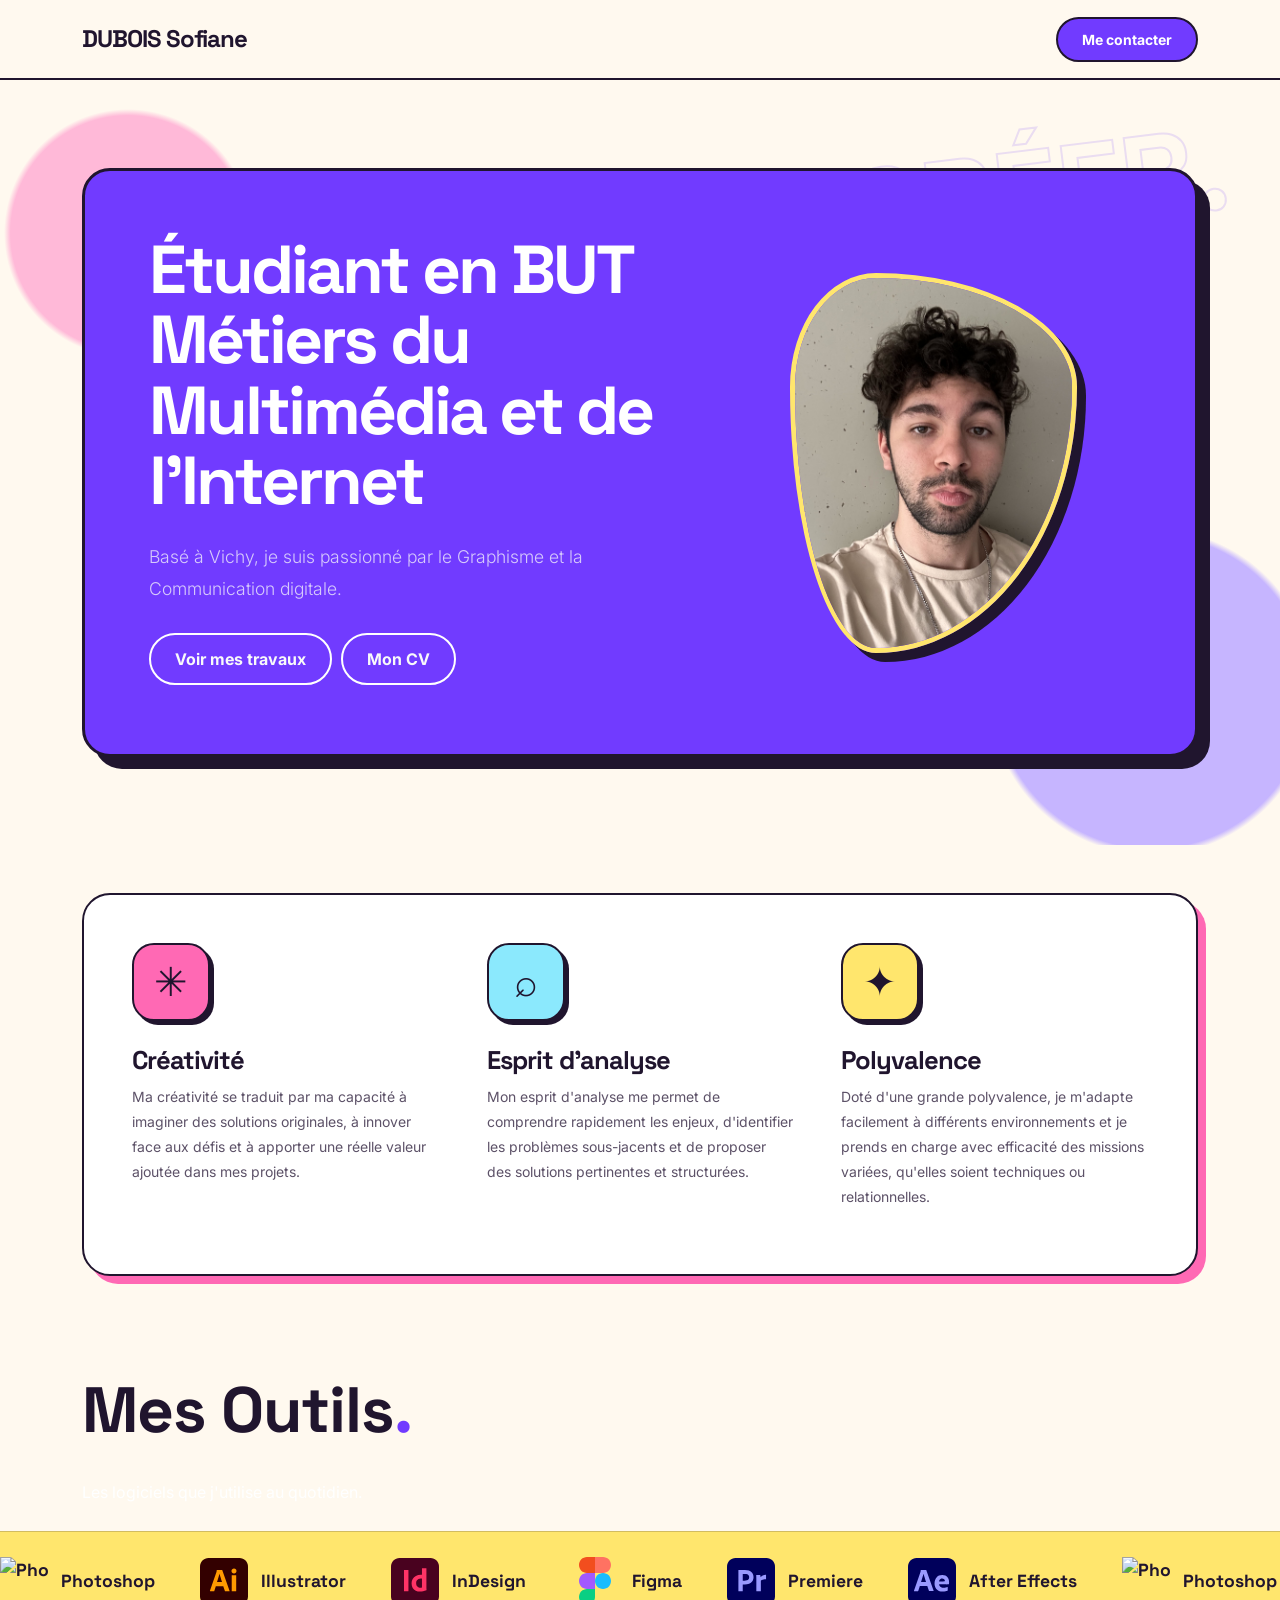
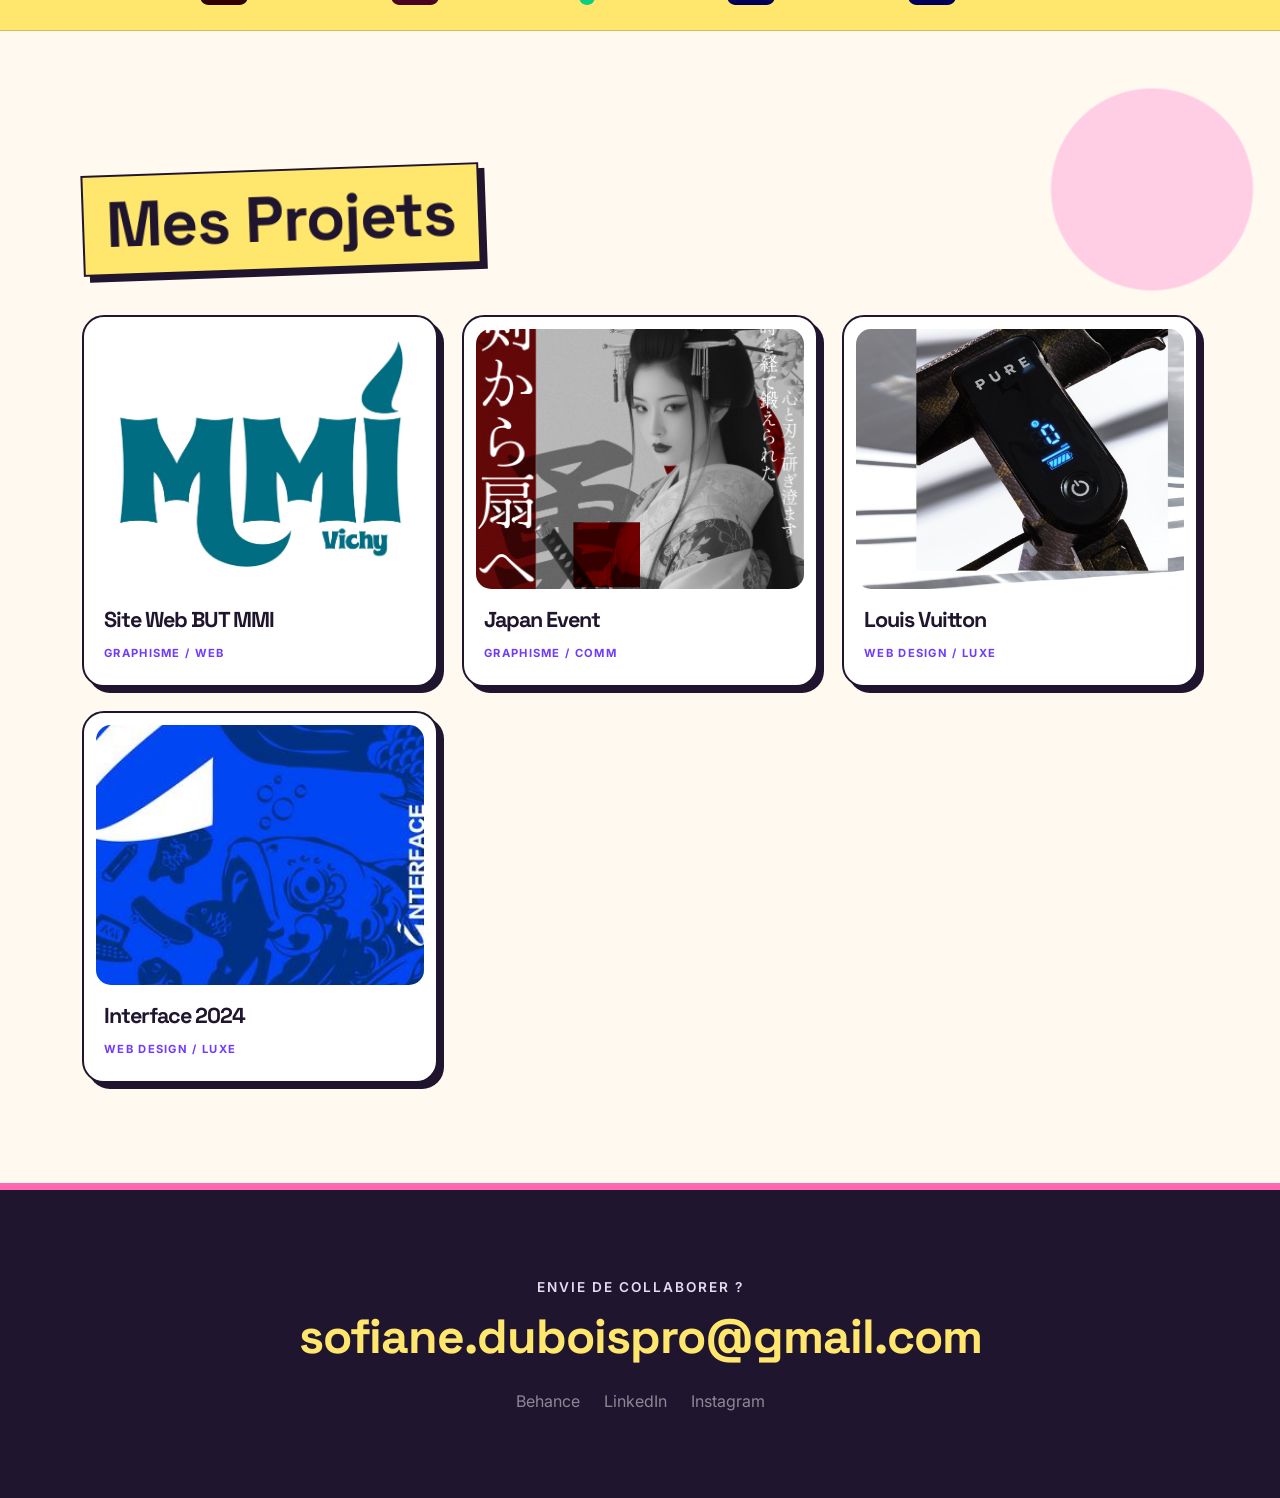
==== index.html @ 01e298e1 "portfolio_rebuild" ====
<!DOCTYPE html>
<html lang="fr">
<head>
    <meta charset="UTF-8">
    <meta name="viewport" content="width=device-width, initial-scale=1.0">
    <title>Sofiane DUBOIS | Graphiste</title>
    <link href="https://cdn.jsdelivr.net/npm/bootstrap@5.3.0/dist/css/bootstrap.min.css" rel="stylesheet">
    <link href="https://fonts.googleapis.com/css2?family=Inter:wght@300;400;700&display=swap" rel="stylesheet">
    <link href="style.css" rel="stylesheet">
</head>
<body>

<nav class="navbar navbar-expand-lg sticky-top py-3">
    <div class="container">
        <a class="navbar-brand" href="#">DUBOIS Sofiane</a>
        <div class="ms-auto">
            <a href="#contact" class="btn btn-light btn-sm rounded-pill px-4">Me contacter</a>
        </div>
    </div>
</nav>

<section class="hero d-flex align-items-center" style="min-height: 85vh;">
    <div class="container">
        <div class="glass-card">
            <div class="row align-items-center">
                <div class="col-lg-7 col-md-12 order-2 order-lg-1">
                    <h1 class="display-3 fw-bold mb-4">Étudiant en BUT Métiers du Multimédia et de l'Internet</h1>
                    <p class="lead mb-4 text-light opacity-75">Basé à Vichy, je suis passionné par le Graphisme et la Communication digitale.</p>
                    <a href="#projets" class="btn btn-outline-light rounded-pill px-4">Voir mes travaux</a>
                    <a href="img/Cv_stage_DUBOIS.pdf" class="btn btn-outline-light rounded-pill px-4">Mon CV</a>
                </div>
                
                <div class="col-lg-5 col-md-12 order-1 order-lg-2 text-center mb-5 mb-lg-0">
                    <img src="img/IMG_0672.jpg" alt="Portrait" class="img-fluid shadow-lg" 
                         style="border-radius: 30% 70% 70% 30% / 30% 30% 70% 70%; max-height: 380px; object-fit: cover; border: 2px solid rgba(255,255,255,0.1);">
                </div>
            </div>
        </div>
    </div>
</section>
<section class="py-5">
    <div class="container">
        <div class="glass-card p-5">
            <div class="row g-5">
                <div class="col-md-4">
                    <div class="skill-icon mb-4">
                        <img src="#" alt="Créativité">
                    </div>
                    <h3 class="fw-bold h4">Créativité</h3>
                    <p class="text-white-50 small">
                        Ma créativité se traduit par ma capacité à imaginer des solutions originales, à innover face aux défis et à apporter une réelle valeur ajoutée dans mes projets.
                    </p>
                </div>

                <div class="col-md-4">
                    <div class="skill-icon mb-4">
                        <img src="#" alt="Analyse">
                    </div>
                    <h3 class="fw-bold h4">Esprit d'analyse</h3>
                    <p class="text-white-50 small">
                        Mon esprit d'analyse me permet de comprendre rapidement les enjeux, d'identifier les problèmes sous-jacents et de proposer des solutions pertinentes et structurées.
                    </p>
                </div>

                <div class="col-md-4">
                    <div class="skill-icon mb-4">
                        <img src="#" alt="Polyvalence">
                    </div>
                    <h3 class="fw-bold h4">Polyvalence</h3>
                    <p class="text-white-50 small">
                        Doté d'une grande polyvalence, je m'adapte facilement à différents environnements et je prends en charge avec efficacité des missions variées, qu'elles soient techniques ou relationnelles.
                    </p>
                </div>
            </div>
        </div>
    </div>
</section>

<section class="py-5 overflow-hidden">
    <div class="container mb-4">
        <h2 class="fw-bold">Mes Outils</h2>
        <p class="mb-2 text-white">Les logiciels que j'utilise au quotidien.</p>
    </div>
    <div class="software-slider border-top border-bottom border-secondary border-opacity-10">
        <div class="software-track">
            <div class="slide"><img src="https://cdn.worldvectorlogo.com/logos/adobe-photoshop-2.svg" alt="Photoshop"><span>Photoshop</span></div>
            <div class="slide"><img src="img/adobe-illustrator-cc-3.svg" alt="Illustrator"><span>Illustrator</span></div>
            <div class="slide"><img src="img/adobe-indesign-cc-icon.svg" alt="InDesign"><span>InDesign</span></div>
            <div class="slide"><img src="img/figma-icon.svg" alt="Figma"><span>Figma</span></div>
            <div class="slide"><img src="img/premiere-pro-cc.svg" alt="Premiere"><span>Premiere</span></div>
            <div class="slide"><img src="img/after-effects-1.svg" alt="After Effects"><span>After Effects</span></div>
             <div class="slide"><img src="https://cdn.worldvectorlogo.com/logos/adobe-photoshop-2.svg" alt="Photoshop"><span>Photoshop</span></div>
            <div class="slide"><img src="img/adobe-illustrator-cc-3.svg" alt="Illustrator"><span>Illustrator</span></div>
            <div class="slide"><img src="img/adobe-indesign-cc-icon.svg" alt="InDesign"><span>InDesign</span></div>
            <div class="slide"><img src="img/figma-icon.svg" alt="Figma"><span>Figma</span></div>
            <div class="slide"><img src="img/premiere-pro-cc.svg" alt="Premiere"><span>Premiere</span></div>
            <div class="slide"><img src="img/after-effects-1.svg" alt="After Effects"><span>After Effects</span></div>
        </div>
    </div>
</section>

<section id="projets" class="py-5">
    <div class="container">
        <h2 class="fw-bold mb-5">Mes Projets</h2>
        <div class="row g-4">
            <div class="col-md-6 col-lg-4">
                <a href="projetSiteMmi.html" class="text-decoration-none text-white">
                    <div class="portfolio-item">
                        <div class="img-wrapper mb-3">
                            <img src="img/logo_MMI3-01.jpg" alt="Site Web BUT MMI">
                        </div>
                        <h5 class="fw-bold">Site Web BUT MMI</h5>
                        <p class="small text-uppercase text-white">Graphisme / Web</p>
                    </div>
                </a>
            </div>
            <div class="col-md-6 col-lg-4">
                <a href="projetJapanEvent.html" class="text-decoration-none text-white">
                    <div class="portfolio-item">
                        <div class="img-wrapper mb-3">
                            <img src="img/geisha_affiche.jpg" alt="Japan Event">
                        </div>
                        <h5 class="fw-bold">Japan Event</h5>
                        <p class="small text-uppercase text-white">Graphisme / Comm</p>
                    </div>
                </a>
            </div>
            <div class="col-md-6 col-lg-4">
                <a href="projetLouisV.html" class="text-decoration-none text-white">
                    <div class="portfolio-item">
                        <div class="img-wrapper mb-3">
                            <img src="img/visu-7.jpg" alt="Louis Vuitton">
                        </div>
                        <h5 class="fw-bold">Louis Vuitton</h5>
                        <p class="small text-uppercase text-white">Web Design / Luxe</p>
                    </div>
                </a>
            </div>
            <div class="col-md-6 col-lg-4">
                <a href="projetInterface.html" class="text-decoration-none text-white">
                    <div class="portfolio-item">
                        <div class="img-wrapper mb-3">
                            <img src="img/large.jpg" alt="Louis Vuitton">
                        </div>
                        <h5 class="fw-bold">Interface 2024</h5>
                        <p class="small text-uppercase text-white">Web Design / Luxe</p>
                    </div>
                </a>
            </div>
        </div>
    </div>
</section>

<footer id="contact">
    <div class="container text-center">
        <p class="mb-2 text-white">Envie de collaborer ?</p>
        <h3 class="fw-bold mb-4">sofiane.duboispro@gmail.com</h3>
        <div class="d-flex justify-content-center gap-4">
            <a href="#" class="text-light text-decoration-none opacity-50">Behance</a>
            <a href="#" class="text-light text-decoration-none opacity-50">LinkedIn</a>
            <a href="#" class="text-light text-decoration-none opacity-50">Instagram</a>
        </div>
    </div>
</footer>

<script src="https://cdn.jsdelivr.net/npm/bootstrap@5.3.0/dist/js/bootstrap.bundle.min.js"></script>
</body>
</html>
---- style.css ----
/* ========================================
   PORTFOLIO SOFIANE DUBOIS — POP DESIGN
   ======================================== */

@import url('https://fonts.googleapis.com/css2?family=Space+Grotesk:wght@400;500;600;700&family=Inter:wght@400;500;600;700&display=swap');

:root {
    --bg: #fff9ef;
    --ink: #20152e;
    --purple: #713bff;
    --pink: #ff69b4;
    --yellow: #ffe66d;
    --blue: #8be9fd;
    --white: #ffffff;
    --radius: 28px;
}

html {
    scroll-behavior: smooth;
    scroll-padding-top: 100px;
}

body {
    font-family: 'Inter', sans-serif;
    background: var(--bg);
    color: var(--ink);
    overflow-x: hidden;
}

h1, h2, h3, h4, h5, .navbar-brand {
    font-family: 'Space Grotesk', sans-serif;
    letter-spacing: -1px;
}

h2 {
    font-size: clamp(2.2rem, 5vw, 4rem);
    font-weight: 700;
    margin-bottom: 30px;
}

h2::after {
    content: '.';
    color: var(--purple);
}

p {
    line-height: 1.8;
}

/* ========================================
   NAVIGATION
   ======================================== */

.navbar {
    background: rgba(255, 249, 239, 0.92);
    backdrop-filter: blur(16px);
    border-bottom: 2px solid var(--ink);
    z-index: 1000;
}

.navbar-brand {
    color: var(--ink);
    font-size: 1.5rem;
    font-weight: 700;
}

.navbar-brand:hover {
    color: var(--purple);
}

.navbar .btn {
    background: var(--purple);
    color: white;
    border: 2px solid var(--ink);
    font-weight: 700;
    padding: 10px 22px;
    transition: 0.25s ease;
}

.navbar .btn:hover {
    background: var(--yellow);
    color: var(--ink);
    transform: rotate(-3deg) scale(1.05);
}

/* ========================================
   HERO
   ======================================== */

.hero {
    position: relative;
    padding: 65px 0;
    background:
        radial-gradient(circle at 10% 20%, #ffb9d8 0 9%, transparent 9.5%),
        radial-gradient(circle at 90% 80%, #c6b5ff 0 12%, transparent 12.5%),
        var(--bg);
}

.hero::before {
    content: 'CRÉER.';
    position: absolute;
    top: 25px;
    right: 4%;
    font-family: 'Space Grotesk', sans-serif;
    font-size: clamp(3rem, 9vw, 8rem);
    font-weight: 700;
    color: transparent;
    -webkit-text-stroke: 2px rgba(113, 59, 255, 0.15);
    pointer-events: none;
    transform: rotate(-7deg);
}

.glass-card {
    position: relative;
    padding: clamp(25px, 5vw, 65px);
    background: var(--purple);
    color: white;
    border: 3px solid var(--ink);
    border-radius: var(--radius);
    box-shadow: 12px 12px 0 var(--ink);
    overflow: hidden;
    animation: appear 0.8s ease both;
}

.glass-card .display-3 {
    font-size: clamp(2.5rem, 5.3vw, 4.8rem);
    line-height: 1.04;
    letter-spacing: -3px;
}

.glass-card .lead {
    font-size: 1.1rem;
    line-height: 1.8;
}

.glass-card .btn {
    padding: 12px 22px;
    font-weight: 700;
    border: 2px solid white;
    margin: 5px 5px 5px 0;
    transition: 0.25s ease;
}

.glass-card .btn:hover {
    background: var(--yellow);
    color: var(--ink);
    border-color: var(--ink);
    transform: translateY(-4px) rotate(-2deg);
}

.hero .glass-card img {
    border: 5px solid var(--yellow) !important;
    box-shadow: 9px 9px 0 var(--ink) !important;
    transition: transform 0.4s ease;
}

.hero .glass-card img:hover {
    transform: rotate(4deg) scale(1.03);
}

/* ========================================
   COMPÉTENCES
   ======================================== */

section.py-5 .glass-card {
    background: var(--white);
    color: var(--ink);
    border: 2px solid var(--ink);
    box-shadow: 8px 8px 0 var(--pink);
}

section.py-5 .glass-card .text-white-50 {
    color: #5d5268 !important;
}

.skill-icon {
    width: 78px;
    height: 78px;
    display: flex;
    align-items: center;
    justify-content: center;
    border: 2px solid var(--ink);
    border-radius: 22px;
    background: var(--yellow);
    box-shadow: 4px 4px 0 var(--ink);
    transition: 0.3s ease;
}

/* Masque les images provisoires avec src="#" */
.skill-icon img {
    display: none;
}

.skill-icon::before {
    font-size: 2.5rem;
    line-height: 1;
}

.row.g-5 > div:nth-child(1) .skill-icon {
    background: var(--pink);
}

.row.g-5 > div:nth-child(1) .skill-icon::before {
    content: '✳';
}

.row.g-5 > div:nth-child(2) .skill-icon {
    background: var(--blue);
}

.row.g-5 > div:nth-child(2) .skill-icon::before {
    content: '⌕';
}

.row.g-5 > div:nth-child(3) .skill-icon {
    background: var(--yellow);
}

.row.g-5 > div:nth-child(3) .skill-icon::before {
    content: '✦';
}

.row.g-5 > div:hover .skill-icon {
    transform: rotate(-8deg) translateY(-5px);
}

section.py-5 .glass-card h3 {
    font-size: 1.6rem;
}

/* ========================================
   LOGICIELS — BANDEAU ANIMÉ
   ======================================== */

.software-slider {
    overflow: hidden;
    padding: 25px 0;
    border-color: rgba(32, 21, 46, 0.2) !important;
    background: var(--yellow);
}

.software-track {
    display: flex;
    width: max-content;
    align-items: center;
    gap: 45px;
    animation: marquee 28s linear infinite;
}

.software-slider:hover .software-track {
    animation-play-state: paused;
}

.slide {
    display: flex;
    align-items: center;
    gap: 13px;
    color: var(--ink);
    font-family: 'Space Grotesk', sans-serif;
    font-size: 1.1rem;
    font-weight: 700;
    white-space: nowrap;
}

.slide img {
    width: 48px;
    height: 48px;
    object-fit: contain;
    transition: transform 0.3s ease;
}

.slide:hover img {
    transform: scale(1.15) rotate(-8deg);
}

/* ========================================
   PROJETS
   ======================================== */

#projets {
    padding-top: 90px !important;
    padding-bottom: 100px !important;
    background:
        radial-gradient(circle at 90% 10%, #ffcee5 0 100px, transparent 102px),
        var(--bg);
}

#projets h2 {
    display: inline-block;
    background: var(--yellow);
    padding: 10px 22px;
    border: 2px solid var(--ink);
    box-shadow: 6px 6px 0 var(--ink);
    transform: rotate(-2deg);
    margin-bottom: 45px !important;
}

#projets h2::after {
    content: '';
}

.portfolio-item {
    height: 100%;
    padding: 12px 12px 22px;
    background: white;
    border: 2px solid var(--ink);
    border-radius: 22px;
    box-shadow: 6px 6px 0 var(--ink);
    transition:
        transform 0.3s ease,
        box-shadow 0.3s ease;
}

.portfolio-item:hover {
    transform: translateY(-8px) rotate(-1deg);
    box-shadow: 11px 11px 0 var(--purple);
}

.img-wrapper {
    width: 100%;
    height: 260px;
    overflow: hidden;
    border-radius: 15px;
    background: #eee7ff;
}

.img-wrapper img {
    width: 100%;
    height: 100%;
    object-fit: cover;
    transition: transform 0.5s ease;
}

.portfolio-item:hover .img-wrapper img {
    transform: scale(1.07);
}

.portfolio-item h5 {
    color: var(--ink);
    font-size: 1.35rem;
    margin: 18px 8px 6px;
}

.portfolio-item p {
    display: inline-block;
    color: var(--purple) !important;
    font-weight: 700;
    font-size: 0.7rem;
    letter-spacing: 1.3px;
    margin: 0 8px;
}

/* ========================================
   CONTACT
   ======================================== */

footer {
    padding: 85px 0;
    background: var(--ink);
    color: white;
    border-top: 7px solid var(--pink);
}

footer h3 {
    font-size: clamp(1.5rem, 4vw, 3rem);
    color: var(--yellow);
    overflow-wrap: anywhere;
}

footer .container > p {
    color: #e5dcef !important;
    font-weight: 600;
    text-transform: uppercase;
    letter-spacing: 2px;
    font-size: 0.85rem;
}

footer a {
    color: white !important;
    opacity: 1 !important;
    transition: color 0.2s ease;
}

footer a:hover {
    color: var(--pink) !important;
}

/* ========================================
   ANIMATIONS
   ======================================== */

@keyframes marquee {
    from {
        transform: translateX(0);
    }
    to {
        transform: translateX(-50%);
    }
}

@keyframes appear {
    from {
        opacity: 0;
        transform: translateY(20px);
    }
    to {
        opacity: 1;
        transform: translateY(0);
    }
}

/* ========================================
   RESPONSIVE
   ======================================== */

@media (max-width: 767px) {
    .hero {
        padding: 35px 0;
    }

    .hero::before {
        top: 0;
        right: 2%;
    }

    .glass-card {
        padding: 28px 22px;
        box-shadow: 6px 6px 0 var(--ink);
    }

    .glass-card .display-3 {
        letter-spacing: -1.5px;
    }

    .hero .glass-card img {
        max-height: 280px !important;
    }

    section.py-5 .glass-card {
        padding: 28px !important;
    }

    #projets {
        padding-top: 55px !important;
        padding-bottom: 60px !important;
    }

    .img-wrapper {
        height: 230px;
    }

    footer {
        padding: 60px 15px;
    }

    .software-track {
        gap: 28px;
    }
}

@media (prefers-reduced-motion: reduce) {
    *,
    *::before,
    *::after {
        scroll-behavior: auto !important;
        animation-duration: 0.01ms !important;
        animation-iteration-count: 1 !important;
        transition-duration: 0.01ms !important;
    }
}
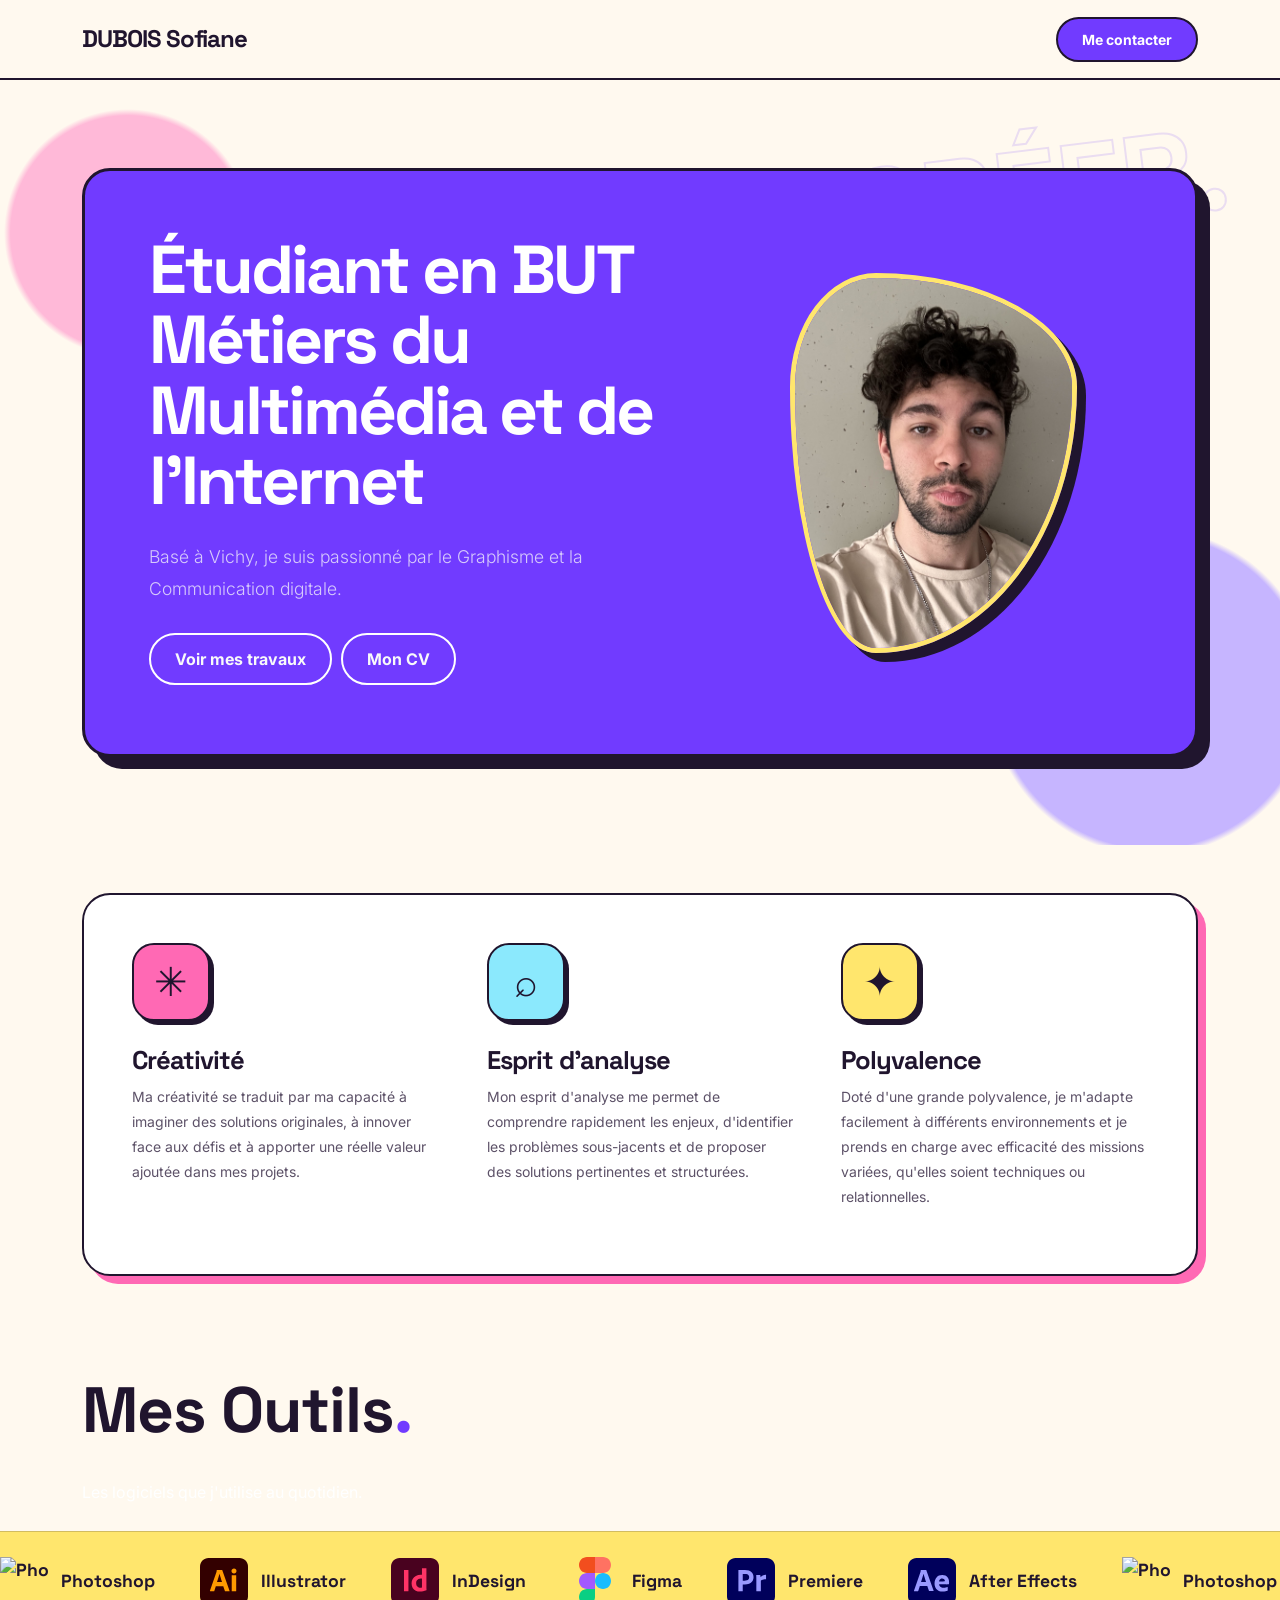
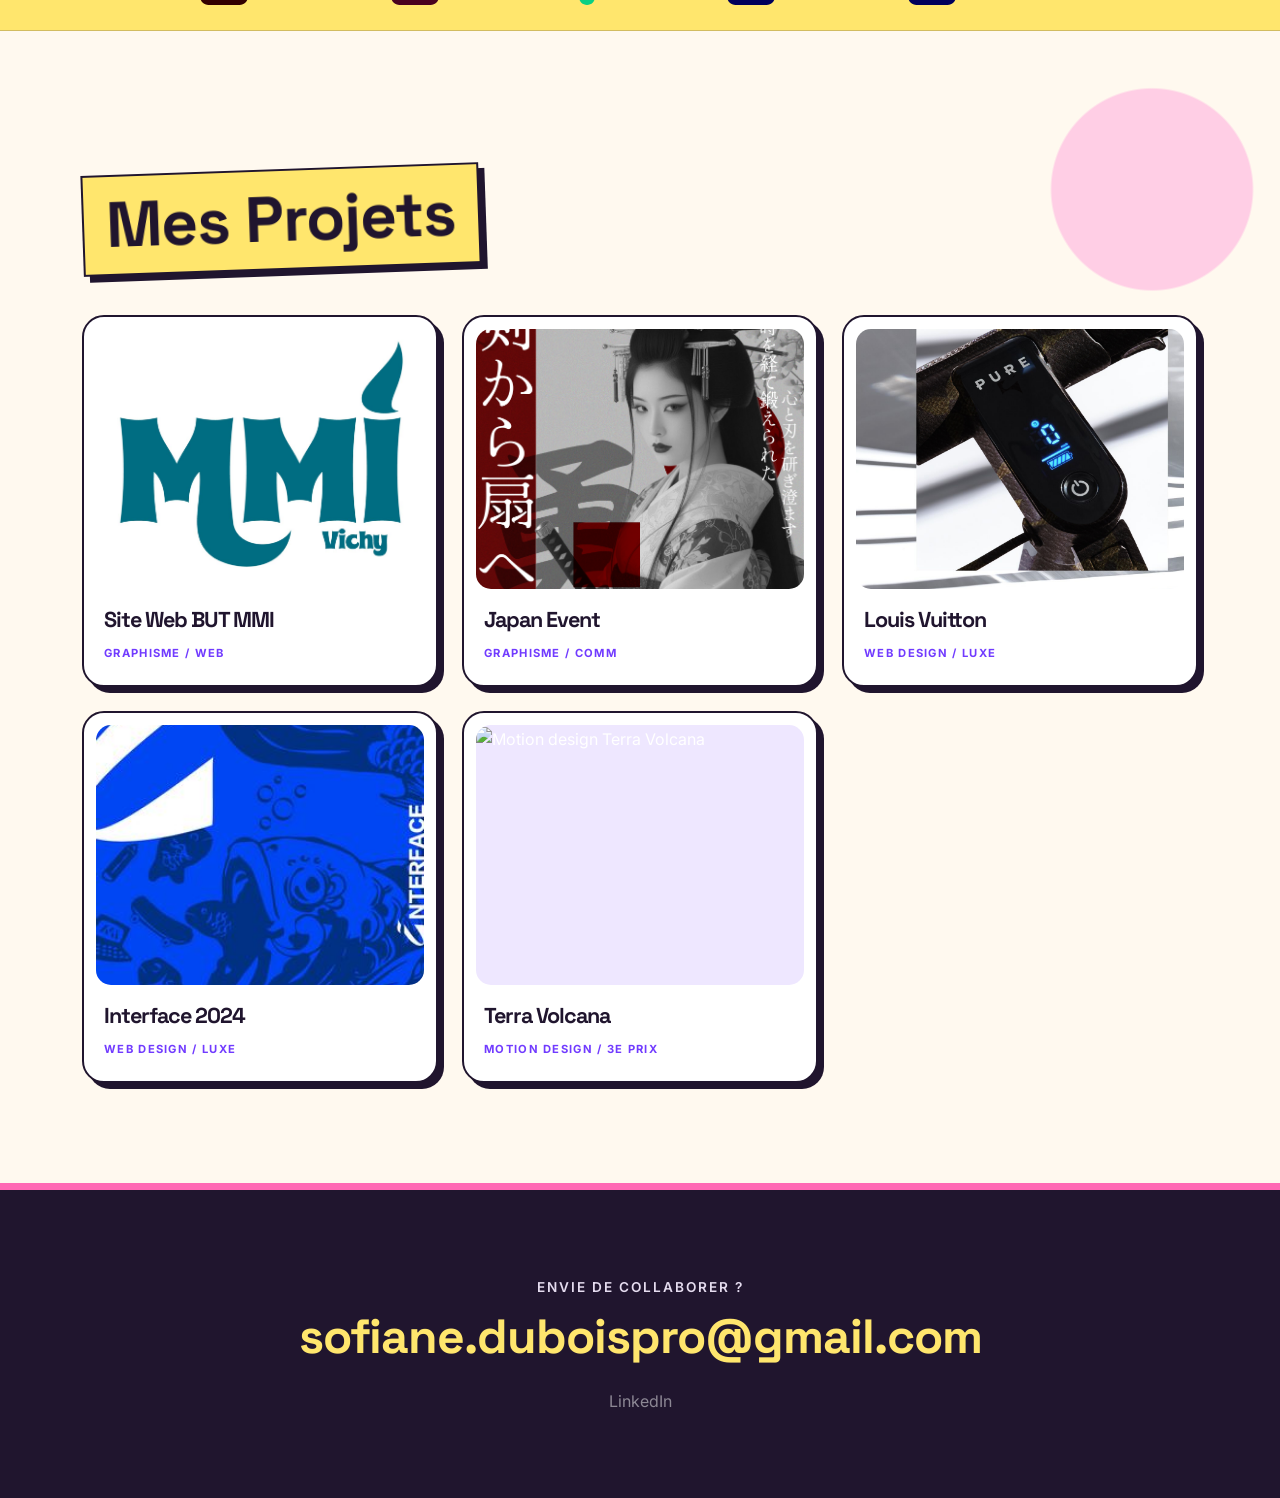
==== commit 6f2f57d9: "up2" ====
--- a/index.html
+++ b/index.html
@@ -1,5 +1,6 @@
 <!DOCTYPE html>
 <html lang="fr">
+
 <head>
     <meta charset="UTF-8">
     <meta name="viewport" content="width=device-width, initial-scale=1.0">
@@ -8,161 +9,186 @@
     <link href="https://fonts.googleapis.com/css2?family=Inter:wght@300;400;700&display=swap" rel="stylesheet">
     <link href="style.css" rel="stylesheet">
 </head>
+
 <body>
 
-<nav class="navbar navbar-expand-lg sticky-top py-3">
-    <div class="container">
-        <a class="navbar-brand" href="#">DUBOIS Sofiane</a>
-        <div class="ms-auto">
-            <a href="#contact" class="btn btn-light btn-sm rounded-pill px-4">Me contacter</a>
+    <nav class="navbar navbar-expand-lg sticky-top py-3">
+        <div class="container">
+            <a class="navbar-brand" href="#">DUBOIS Sofiane</a>
+            <div class="ms-auto">
+                <a href="#contact" class="btn btn-light btn-sm rounded-pill px-4">Me contacter</a>
+            </div>
         </div>
-    </div>
-</nav>
+    </nav>
 
-<section class="hero d-flex align-items-center" style="min-height: 85vh;">
-    <div class="container">
-        <div class="glass-card">
-            <div class="row align-items-center">
-                <div class="col-lg-7 col-md-12 order-2 order-lg-1">
-                    <h1 class="display-3 fw-bold mb-4">Étudiant en BUT Métiers du Multimédia et de l'Internet</h1>
-                    <p class="lead mb-4 text-light opacity-75">Basé à Vichy, je suis passionné par le Graphisme et la Communication digitale.</p>
-                    <a href="#projets" class="btn btn-outline-light rounded-pill px-4">Voir mes travaux</a>
-                    <a href="img/Cv_stage_DUBOIS.pdf" class="btn btn-outline-light rounded-pill px-4">Mon CV</a>
-                </div>
-                
-                <div class="col-lg-5 col-md-12 order-1 order-lg-2 text-center mb-5 mb-lg-0">
-                    <img src="img/IMG_0672.jpg" alt="Portrait" class="img-fluid shadow-lg" 
-                         style="border-radius: 30% 70% 70% 30% / 30% 30% 70% 70%; max-height: 380px; object-fit: cover; border: 2px solid rgba(255,255,255,0.1);">
+    <section class="hero d-flex align-items-center" style="min-height: 85vh;">
+        <div class="container">
+            <div class="glass-card">
+                <div class="row align-items-center">
+                    <div class="col-lg-7 col-md-12 order-2 order-lg-1">
+                        <h1 class="display-3 fw-bold mb-4">Étudiant en BUT Métiers du Multimédia et de l'Internet</h1>
+                        <p class="lead mb-4 text-light opacity-75">Basé à Vichy, je suis passionné par le Graphisme et
+                            la Communication digitale.</p>
+                        <a href="#projets" class="btn btn-outline-light rounded-pill px-4">Voir mes travaux</a>
+                        <a href="img/CV_Sofiane.pdf" class="btn btn-outline-light rounded-pill px-4">Mon CV</a>
+                    </div>
+
+                    <div class="col-lg-5 col-md-12 order-1 order-lg-2 text-center mb-5 mb-lg-0">
+                        <img src="img/IMG_0672.jpg" alt="Portrait" class="img-fluid shadow-lg"
+                            style="border-radius: 30% 70% 70% 30% / 30% 30% 70% 70%; max-height: 380px; object-fit: cover; border: 2px solid rgba(255,255,255,0.1);">
+                    </div>
                 </div>
             </div>
         </div>
-    </div>
-</section>
-<section class="py-5">
-    <div class="container">
-        <div class="glass-card p-5">
-            <div class="row g-5">
-                <div class="col-md-4">
-                    <div class="skill-icon mb-4">
-                        <img src="#" alt="Créativité">
+    </section>
+    <section class="py-5">
+        <div class="container">
+            <div class="glass-card p-5">
+                <div class="row g-5">
+                    <div class="col-md-4">
+                        <div class="skill-icon mb-4">
+                            <img src="#" alt="Créativité">
+                        </div>
+                        <h3 class="fw-bold h4">Créativité</h3>
+                        <p class="text-white-50 small">
+                            Ma créativité se traduit par ma capacité à imaginer des solutions originales, à innover face
+                            aux défis et à apporter une réelle valeur ajoutée dans mes projets.
+                        </p>
                     </div>
-                    <h3 class="fw-bold h4">Créativité</h3>
-                    <p class="text-white-50 small">
-                        Ma créativité se traduit par ma capacité à imaginer des solutions originales, à innover face aux défis et à apporter une réelle valeur ajoutée dans mes projets.
-                    </p>
-                </div>
 
-                <div class="col-md-4">
-                    <div class="skill-icon mb-4">
-                        <img src="#" alt="Analyse">
+                    <div class="col-md-4">
+                        <div class="skill-icon mb-4">
+                            <img src="#" alt="Analyse">
+                        </div>
+                        <h3 class="fw-bold h4">Esprit d'analyse</h3>
+                        <p class="text-white-50 small">
+                            Mon esprit d'analyse me permet de comprendre rapidement les enjeux, d'identifier les
+                            problèmes sous-jacents et de proposer des solutions pertinentes et structurées.
+                        </p>
                     </div>
-                    <h3 class="fw-bold h4">Esprit d'analyse</h3>
-                    <p class="text-white-50 small">
-                        Mon esprit d'analyse me permet de comprendre rapidement les enjeux, d'identifier les problèmes sous-jacents et de proposer des solutions pertinentes et structurées.
-                    </p>
-                </div>
 
-                <div class="col-md-4">
-                    <div class="skill-icon mb-4">
-                        <img src="#" alt="Polyvalence">
+                    <div class="col-md-4">
+                        <div class="skill-icon mb-4">
+                            <img src="#" alt="Polyvalence">
+                        </div>
+                        <h3 class="fw-bold h4">Polyvalence</h3>
+                        <p class="text-white-50 small">
+                            Doté d'une grande polyvalence, je m'adapte facilement à différents environnements et je
+                            prends en charge avec efficacité des missions variées, qu'elles soient techniques ou
+                            relationnelles.
+                        </p>
                     </div>
-                    <h3 class="fw-bold h4">Polyvalence</h3>
-                    <p class="text-white-50 small">
-                        Doté d'une grande polyvalence, je m'adapte facilement à différents environnements et je prends en charge avec efficacité des missions variées, qu'elles soient techniques ou relationnelles.
-                    </p>
                 </div>
             </div>
         </div>
-    </div>
-</section>
+    </section>
 
-<section class="py-5 overflow-hidden">
-    <div class="container mb-4">
-        <h2 class="fw-bold">Mes Outils</h2>
-        <p class="mb-2 text-white">Les logiciels que j'utilise au quotidien.</p>
-    </div>
-    <div class="software-slider border-top border-bottom border-secondary border-opacity-10">
-        <div class="software-track">
-            <div class="slide"><img src="https://cdn.worldvectorlogo.com/logos/adobe-photoshop-2.svg" alt="Photoshop"><span>Photoshop</span></div>
-            <div class="slide"><img src="img/adobe-illustrator-cc-3.svg" alt="Illustrator"><span>Illustrator</span></div>
-            <div class="slide"><img src="img/adobe-indesign-cc-icon.svg" alt="InDesign"><span>InDesign</span></div>
-            <div class="slide"><img src="img/figma-icon.svg" alt="Figma"><span>Figma</span></div>
-            <div class="slide"><img src="img/premiere-pro-cc.svg" alt="Premiere"><span>Premiere</span></div>
-            <div class="slide"><img src="img/after-effects-1.svg" alt="After Effects"><span>After Effects</span></div>
-             <div class="slide"><img src="https://cdn.worldvectorlogo.com/logos/adobe-photoshop-2.svg" alt="Photoshop"><span>Photoshop</span></div>
-            <div class="slide"><img src="img/adobe-illustrator-cc-3.svg" alt="Illustrator"><span>Illustrator</span></div>
-            <div class="slide"><img src="img/adobe-indesign-cc-icon.svg" alt="InDesign"><span>InDesign</span></div>
-            <div class="slide"><img src="img/figma-icon.svg" alt="Figma"><span>Figma</span></div>
-            <div class="slide"><img src="img/premiere-pro-cc.svg" alt="Premiere"><span>Premiere</span></div>
-            <div class="slide"><img src="img/after-effects-1.svg" alt="After Effects"><span>After Effects</span></div>
+    <section class="py-5 overflow-hidden">
+        <div class="container mb-4">
+            <h2 class="fw-bold">Mes Outils</h2>
+            <p class="mb-2 text-white">Les logiciels que j'utilise au quotidien.</p>
         </div>
-    </div>
-</section>
-
-<section id="projets" class="py-5">
-    <div class="container">
-        <h2 class="fw-bold mb-5">Mes Projets</h2>
-        <div class="row g-4">
-            <div class="col-md-6 col-lg-4">
-                <a href="projetSiteMmi.html" class="text-decoration-none text-white">
-                    <div class="portfolio-item">
-                        <div class="img-wrapper mb-3">
-                            <img src="img/logo_MMI3-01.jpg" alt="Site Web BUT MMI">
-                        </div>
-                        <h5 class="fw-bold">Site Web BUT MMI</h5>
-                        <p class="small text-uppercase text-white">Graphisme / Web</p>
-                    </div>
-                </a>
-            </div>
-            <div class="col-md-6 col-lg-4">
-                <a href="projetJapanEvent.html" class="text-decoration-none text-white">
-                    <div class="portfolio-item">
-                        <div class="img-wrapper mb-3">
-                            <img src="img/geisha_affiche.jpg" alt="Japan Event">
-                        </div>
-                        <h5 class="fw-bold">Japan Event</h5>
-                        <p class="small text-uppercase text-white">Graphisme / Comm</p>
-                    </div>
-                </a>
-            </div>
-            <div class="col-md-6 col-lg-4">
-                <a href="projetLouisV.html" class="text-decoration-none text-white">
-                    <div class="portfolio-item">
-                        <div class="img-wrapper mb-3">
-                            <img src="img/visu-7.jpg" alt="Louis Vuitton">
-                        </div>
-                        <h5 class="fw-bold">Louis Vuitton</h5>
-                        <p class="small text-uppercase text-white">Web Design / Luxe</p>
-                    </div>
-                </a>
-            </div>
-            <div class="col-md-6 col-lg-4">
-                <a href="projetInterface.html" class="text-decoration-none text-white">
-                    <div class="portfolio-item">
-                        <div class="img-wrapper mb-3">
-                            <img src="img/large.jpg" alt="Louis Vuitton">
-                        </div>
-                        <h5 class="fw-bold">Interface 2024</h5>
-                        <p class="small text-uppercase text-white">Web Design / Luxe</p>
-                    </div>
-                </a>
+        <div class="software-slider border-top border-bottom border-secondary border-opacity-10">
+            <div class="software-track">
+                <div class="slide"><img src="https://cdn.worldvectorlogo.com/logos/adobe-photoshop-2.svg"
+                        alt="Photoshop"><span>Photoshop</span></div>
+                <div class="slide"><img src="img/adobe-illustrator-cc-3.svg" alt="Illustrator"><span>Illustrator</span>
+                </div>
+                <div class="slide"><img src="img/adobe-indesign-cc-icon.svg" alt="InDesign"><span>InDesign</span></div>
+                <div class="slide"><img src="img/figma-icon.svg" alt="Figma"><span>Figma</span></div>
+                <div class="slide"><img src="img/premiere-pro-cc.svg" alt="Premiere"><span>Premiere</span></div>
+                <div class="slide"><img src="img/after-effects-1.svg" alt="After Effects"><span>After Effects</span>
+                </div>
+                <div class="slide"><img src="https://cdn.worldvectorlogo.com/logos/adobe-photoshop-2.svg"
+                        alt="Photoshop"><span>Photoshop</span></div>
+                <div class="slide"><img src="img/adobe-illustrator-cc-3.svg" alt="Illustrator"><span>Illustrator</span>
+                </div>
+                <div class="slide"><img src="img/adobe-indesign-cc-icon.svg" alt="InDesign"><span>InDesign</span></div>
+                <div class="slide"><img src="img/figma-icon.svg" alt="Figma"><span>Figma</span></div>
+                <div class="slide"><img src="img/premiere-pro-cc.svg" alt="Premiere"><span>Premiere</span></div>
+                <div class="slide"><img src="img/after-effects-1.svg" alt="After Effects"><span>After Effects</span>
+                </div>
             </div>
         </div>
-    </div>
-</section>
+    </section>
 
-<footer id="contact">
-    <div class="container text-center">
-        <p class="mb-2 text-white">Envie de collaborer ?</p>
-        <h3 class="fw-bold mb-4">sofiane.duboispro@gmail.com</h3>
-        <div class="d-flex justify-content-center gap-4">
-            <a href="#" class="text-light text-decoration-none opacity-50">Behance</a>
-            <a href="#" class="text-light text-decoration-none opacity-50">LinkedIn</a>
-            <a href="#" class="text-light text-decoration-none opacity-50">Instagram</a>
+    <section id="projets" class="py-5">
+        <div class="container">
+            <h2 class="fw-bold mb-5">Mes Projets</h2>
+            <div class="row g-4">
+                <div class="col-md-6 col-lg-4">
+                    <a href="projetSiteMmi.html" class="text-decoration-none text-white">
+                        <div class="portfolio-item">
+                            <div class="img-wrapper mb-3">
+                                <img src="img/logo_MMI3-01.jpg" alt="Site Web BUT MMI">
+                            </div>
+                            <h5 class="fw-bold">Site Web BUT MMI</h5>
+                            <p class="small text-uppercase text-white">Graphisme / Web</p>
+                        </div>
+                    </a>
+                </div>
+                <div class="col-md-6 col-lg-4">
+                    <a href="projetJapanEvent.html" class="text-decoration-none text-white">
+                        <div class="portfolio-item">
+                            <div class="img-wrapper mb-3">
+                                <img src="img/geisha_affiche.jpg" alt="Japan Event">
+                            </div>
+                            <h5 class="fw-bold">Japan Event</h5>
+                            <p class="small text-uppercase text-white">Graphisme / Comm</p>
+                        </div>
+                    </a>
+                </div>
+                <div class="col-md-6 col-lg-4">
+                    <a href="projetLouisV.html" class="text-decoration-none text-white">
+                        <div class="portfolio-item">
+                            <div class="img-wrapper mb-3">
+                                <img src="img/visu-7.jpg" alt="Louis Vuitton">
+                            </div>
+                            <h5 class="fw-bold">Louis Vuitton</h5>
+                            <p class="small text-uppercase text-white">Web Design / Luxe</p>
+                        </div>
+                    </a>
+                </div>
+                <div class="col-md-6 col-lg-4">
+                    <a href="projetInterface.html" class="text-decoration-none text-white">
+                        <div class="portfolio-item">
+                            <div class="img-wrapper mb-3">
+                                <img src="img/large.jpg" alt="Louis Vuitton">
+                            </div>
+                            <h5 class="fw-bold">Interface 2024</h5>
+                            <p class="small text-uppercase text-white">Web Design / Luxe</p>
+                        </div>
+                    </a>
+                </div>
+
+                <div class="col-md-6 col-lg-4">
+                    <a href="TerraVolcana.html" class="text-decoration-none text-white">
+                        <div class="portfolio-item">
+                            <div class="img-wrapper mb-3">
+                                <img src="img/terra-volcana.jpg" alt="Motion design Terra Volcana">
+                            </div>
+                            <h5 class="fw-bold">Terra Volcana</h5>
+                            <p class="small text-uppercase">Motion Design / 3e prix</p>
+                        </div>
+                    </a>
+                </div>
+
+            </div>
         </div>
-    </div>
-</footer>
+    </section>
 
-<script src="https://cdn.jsdelivr.net/npm/bootstrap@5.3.0/dist/js/bootstrap.bundle.min.js"></script>
+    <footer id="contact">
+        <div class="container text-center">
+            <p class="mb-2 text-white">Envie de collaborer ?</p>
+            <h3 class="fw-bold mb-4">sofiane.duboispro@gmail.com</h3>
+            <div class="d-flex justify-content-center gap-4">
+                <a href="https://www.linkedin.com/in/sofiane-dubois-53b73227b/"
+                    class="text-light text-decoration-none opacity-50">LinkedIn</a>
+            </div>
+        </div>
+    </footer>
+
+    <script src="https://cdn.jsdelivr.net/npm/bootstrap@5.3.0/dist/js/bootstrap.bundle.min.js"></script>
 </body>
+
 </html>
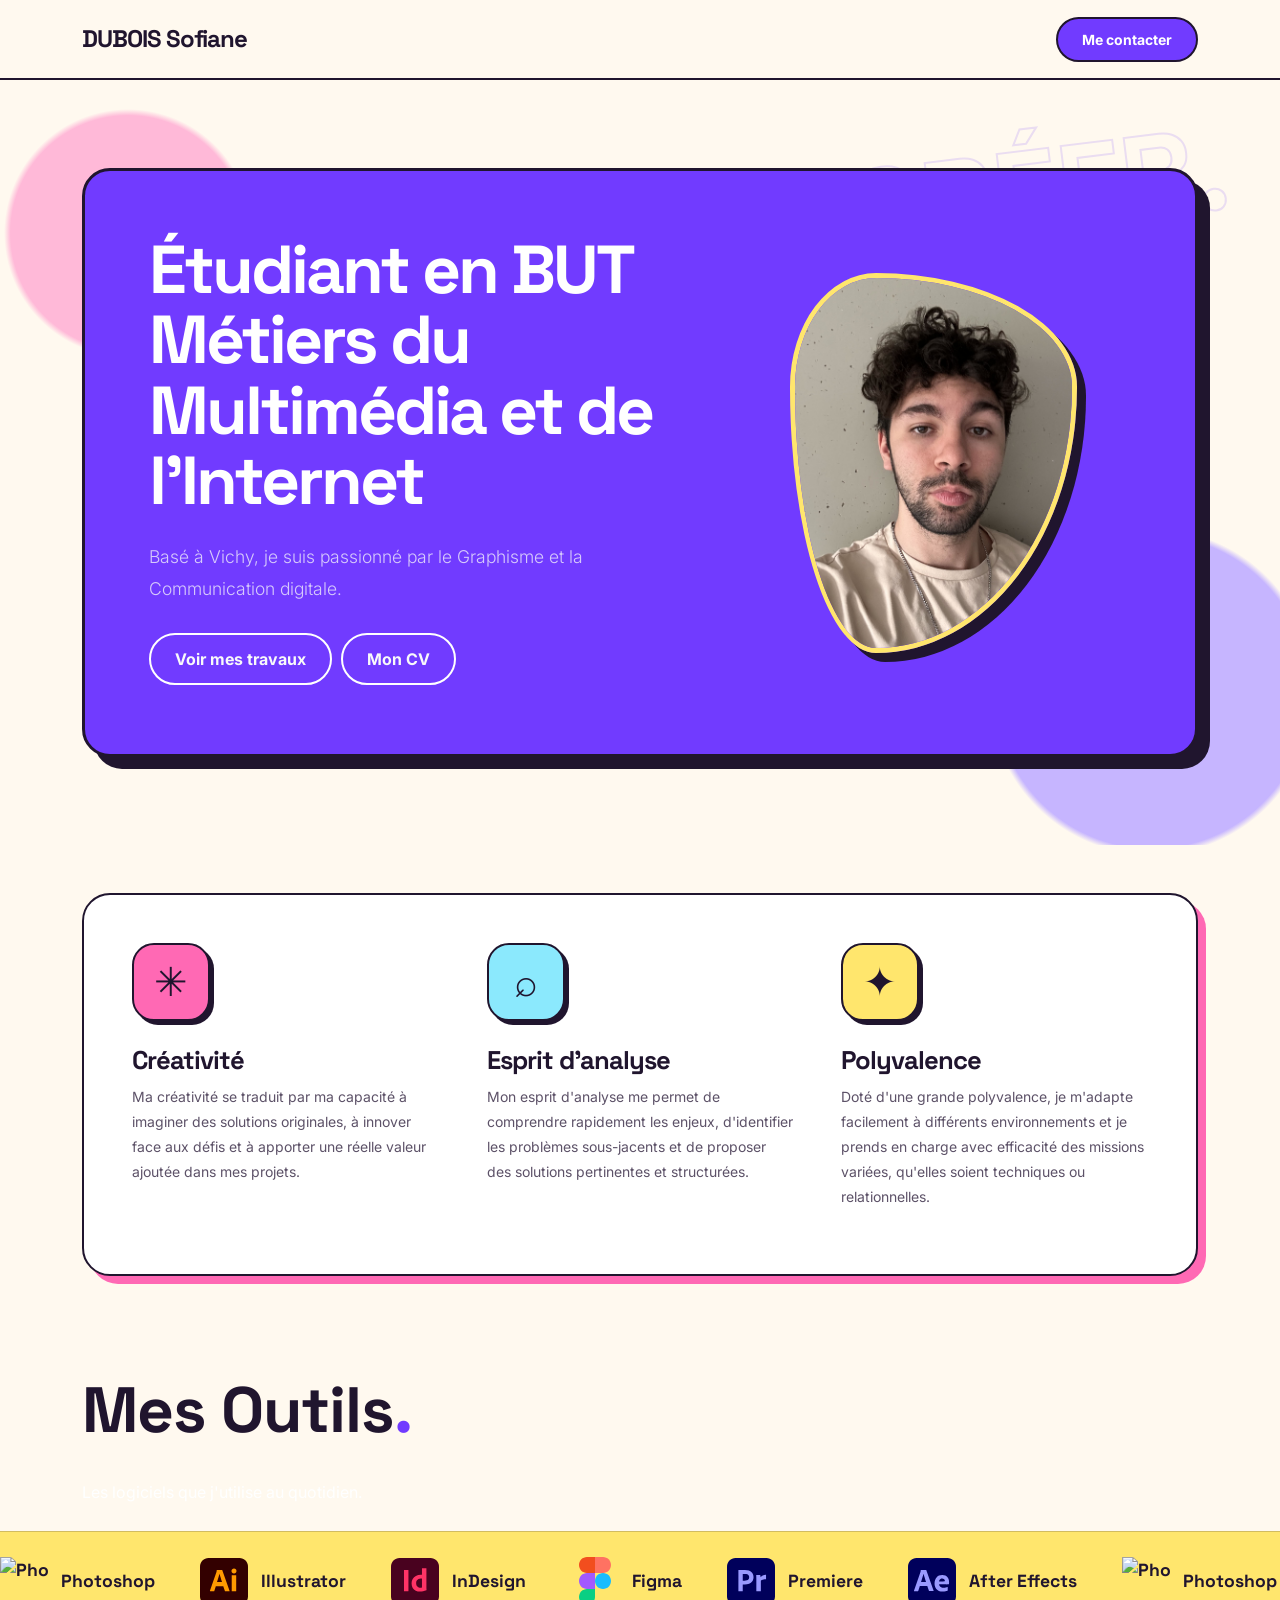
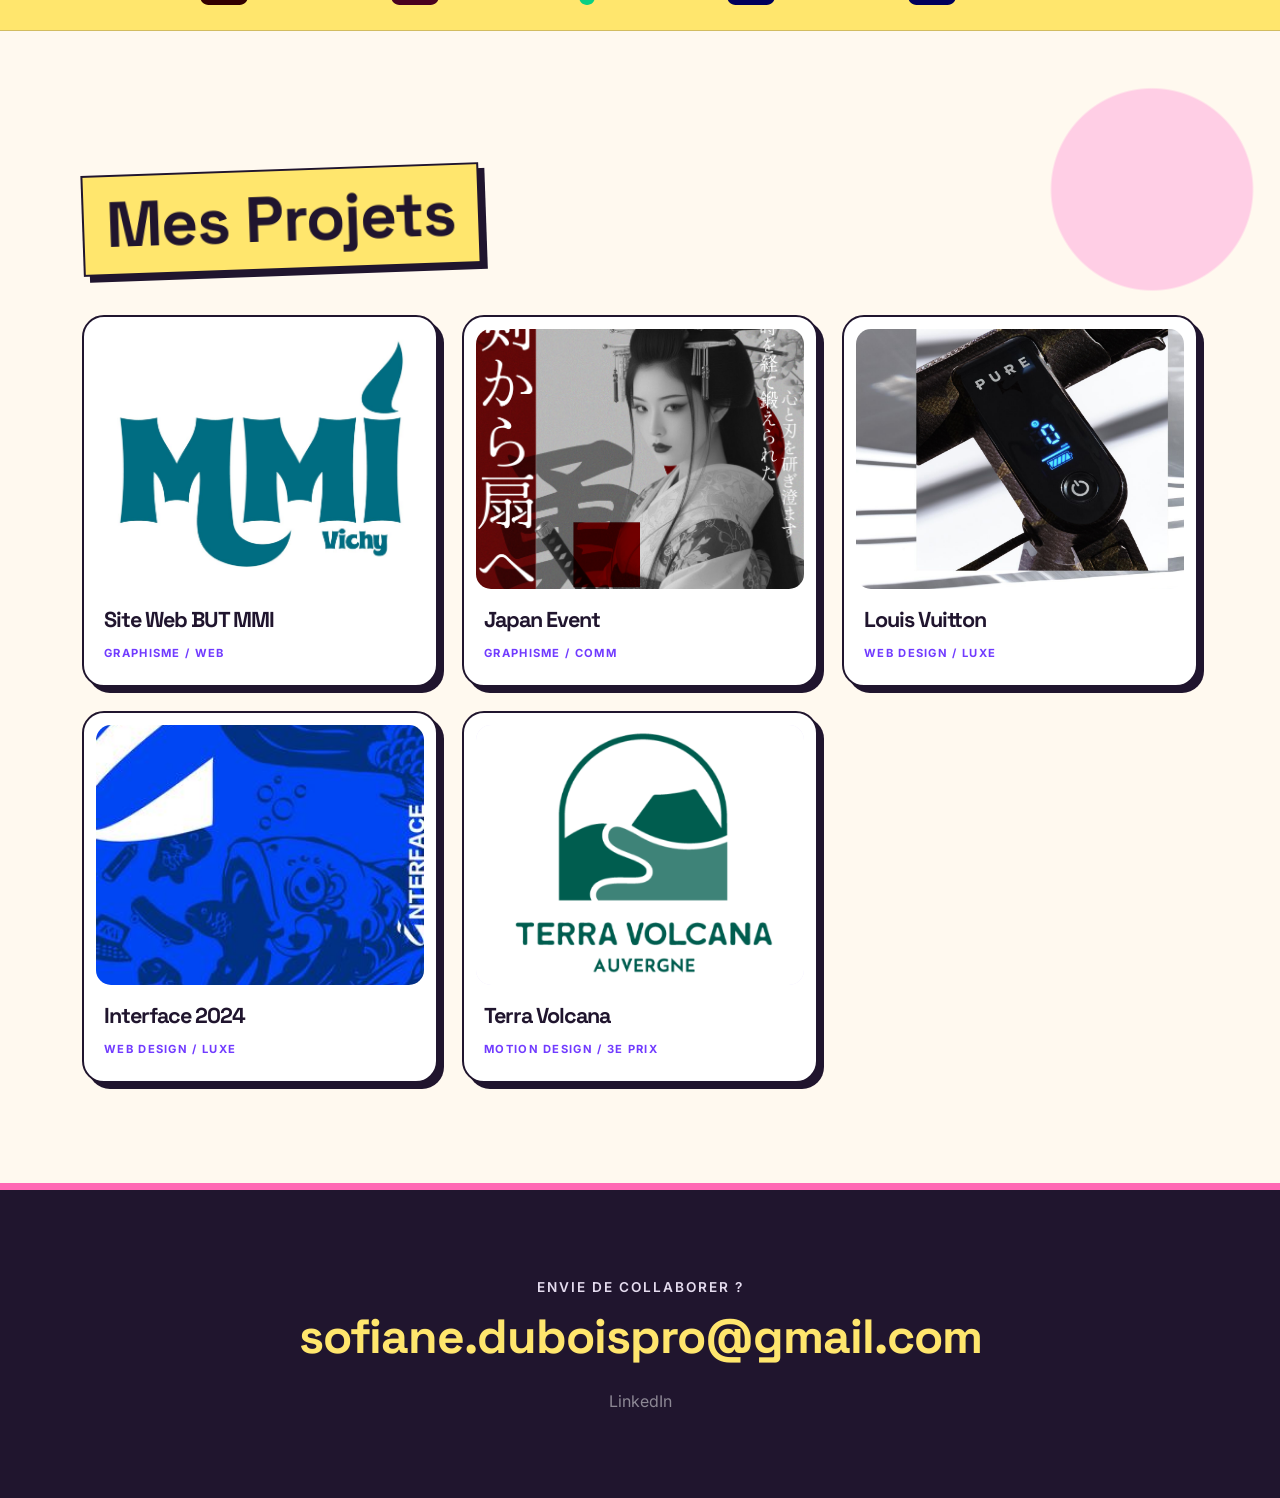
==== commit 58a27b65: "up4" ====
--- a/index.html
+++ b/index.html
@@ -165,7 +165,7 @@
                     <a href="TerraVolcana.html" class="text-decoration-none text-white">
                         <div class="portfolio-item">
                             <div class="img-wrapper mb-3">
-                                <img src="img/terra-volcana.jpg" alt="Motion design Terra Volcana">
+                                <img src="img/TerraVolcana.png" alt="Motion design Terra Volcana">
                             </div>
                             <h5 class="fw-bold">Terra Volcana</h5>
                             <p class="small text-uppercase">Motion Design / 3e prix</p>
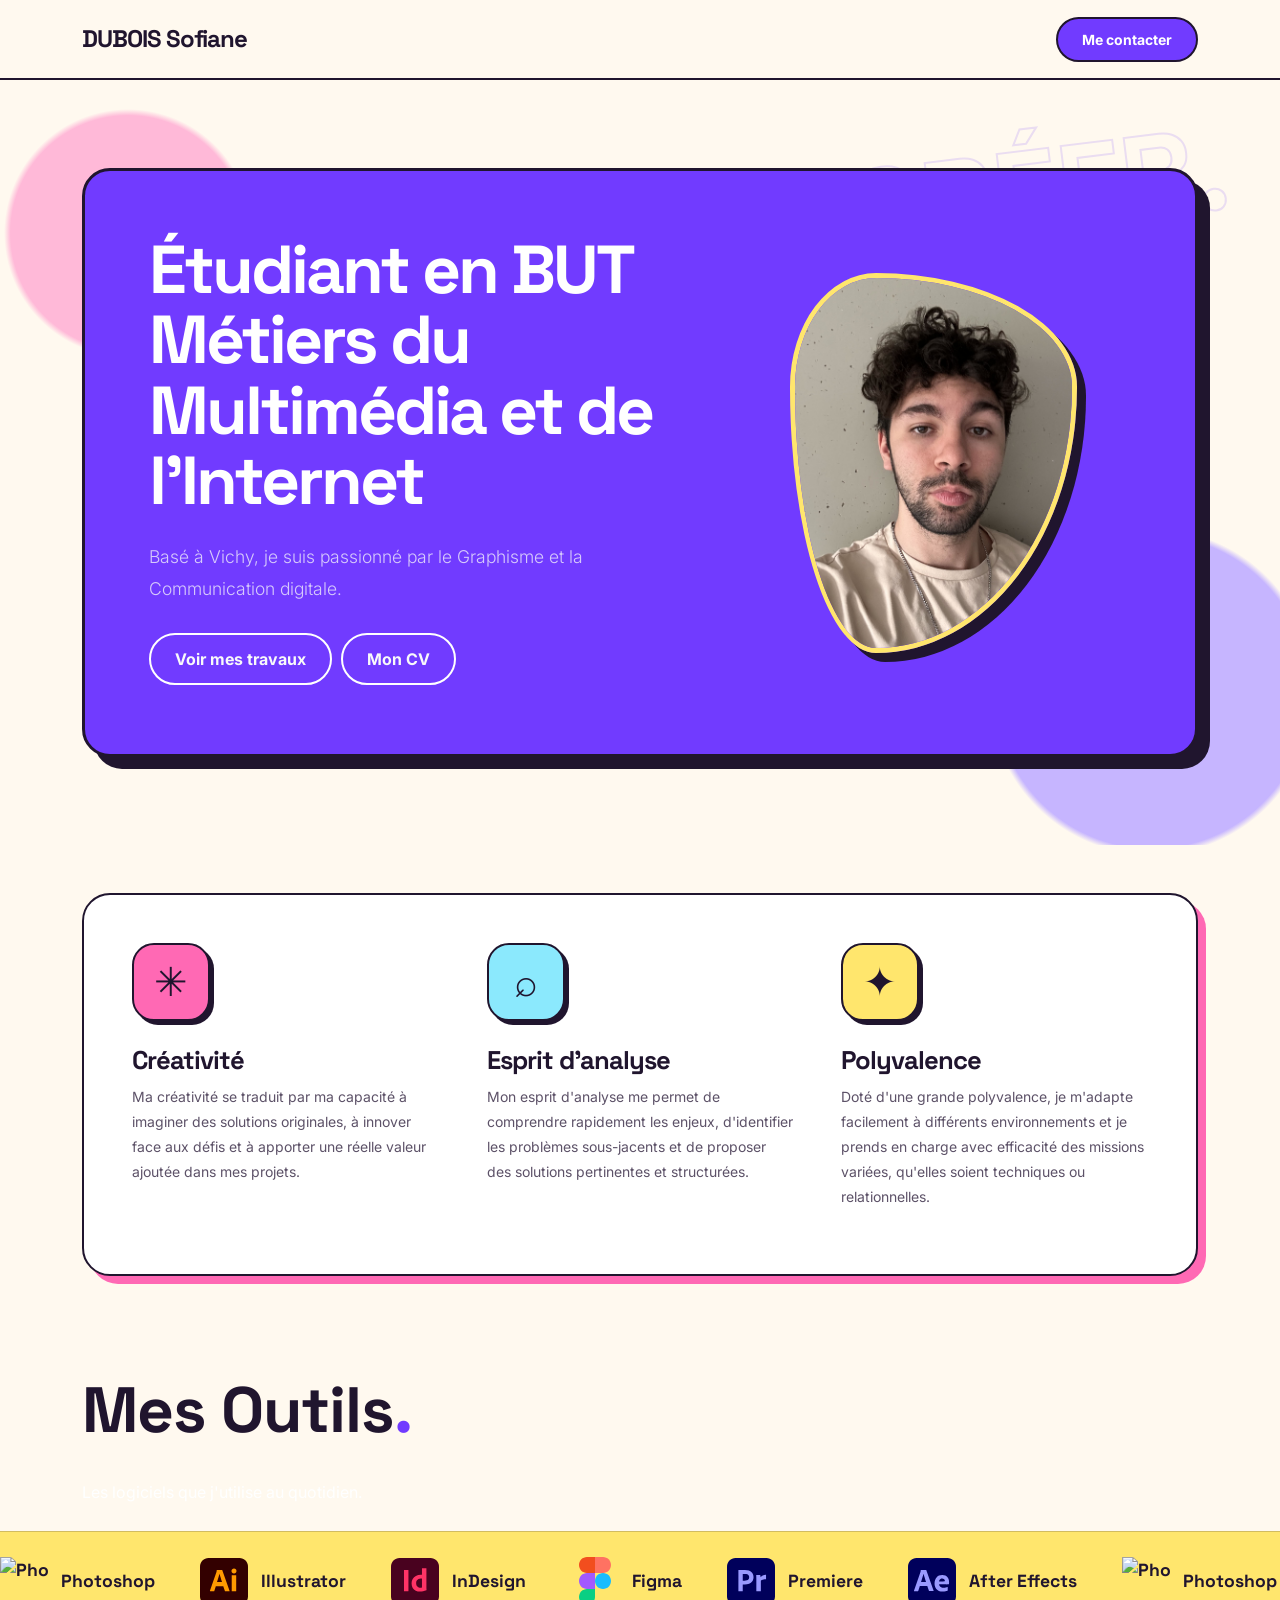
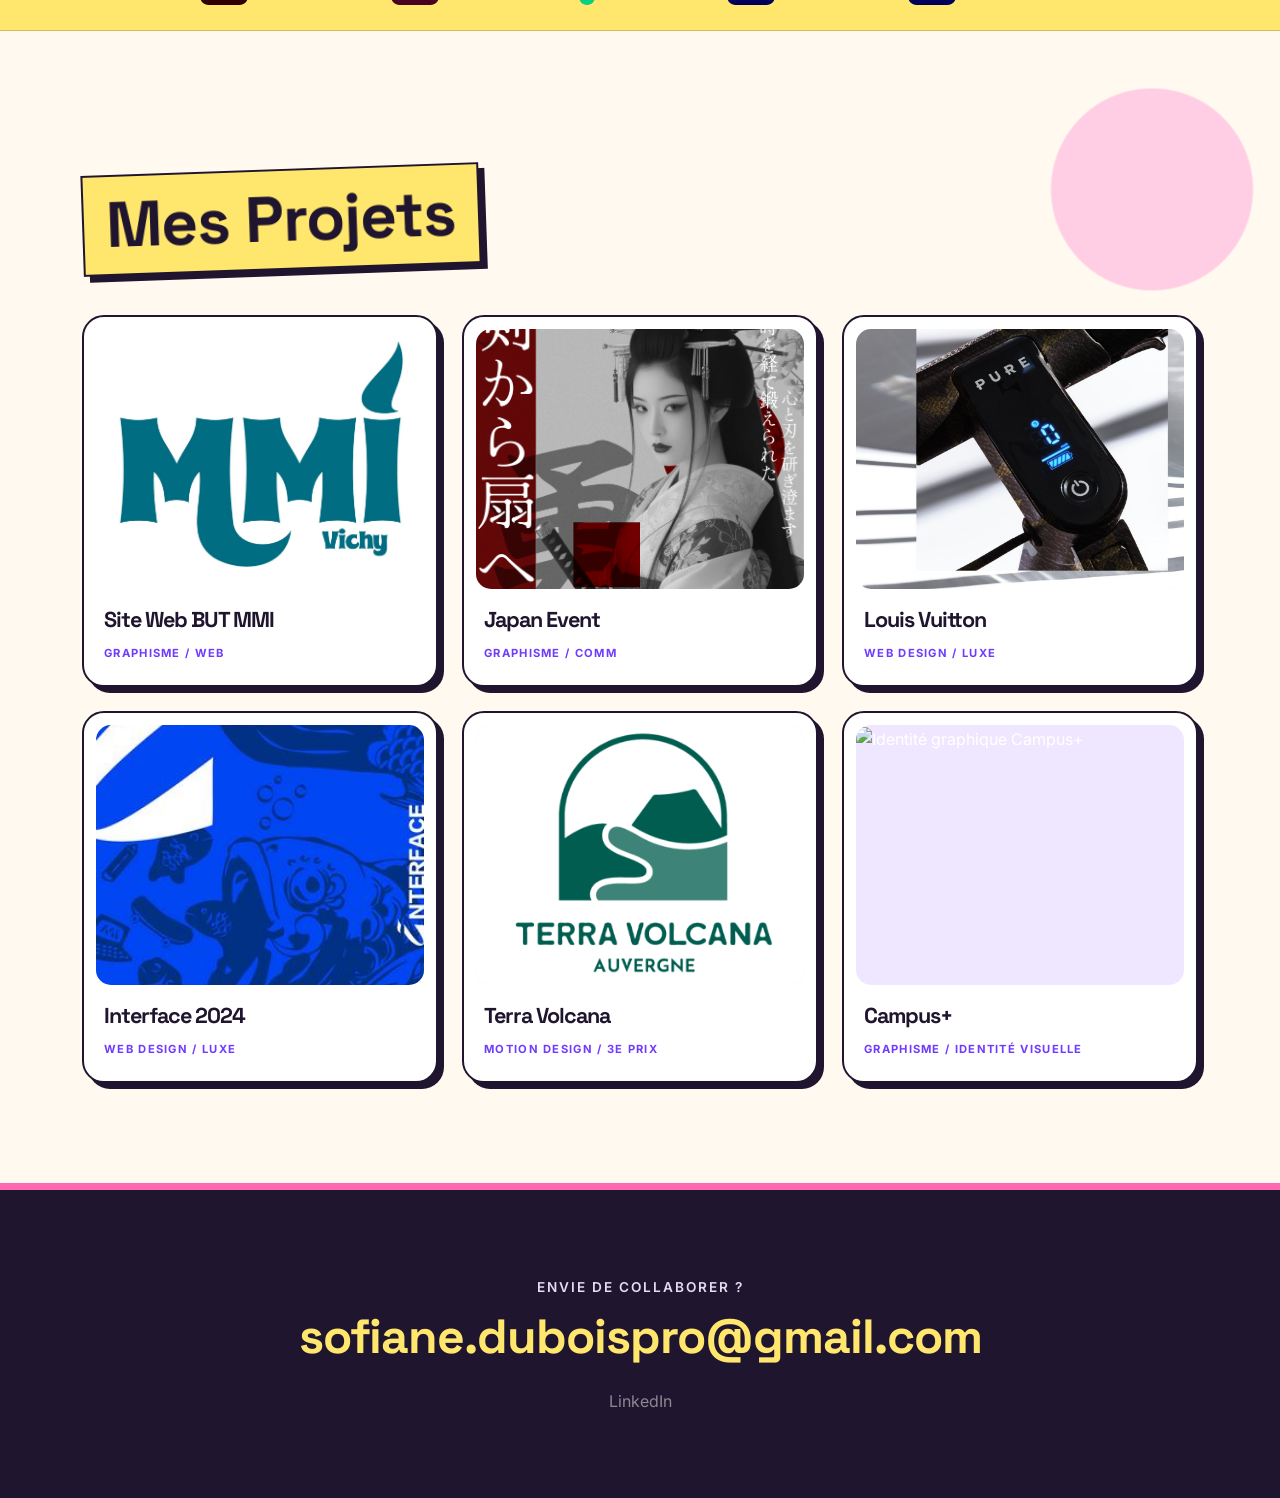
==== commit cddc9abd: "up5" ====
--- a/index.html
+++ b/index.html
@@ -172,6 +172,20 @@
                         </div>
                     </a>
                 </div>
+                <!-- Projet Campus+ -->
+<div class="col-md-6 col-lg-4">
+    <a href="projetCampusPlus.html" class="text-decoration-none text-white">
+        <div class="portfolio-item">
+            <div class="img-wrapper mb-3">
+                <img src="img/CampusPlus.png" alt="Identité graphique Campus+">
+            </div>
+            <h5 class="fw-bold">Campus+</h5>
+            <p class="small text-uppercase text-white">
+                Graphisme / Identité visuelle
+            </p>
+        </div>
+    </a>
+</div>
 
             </div>
         </div>
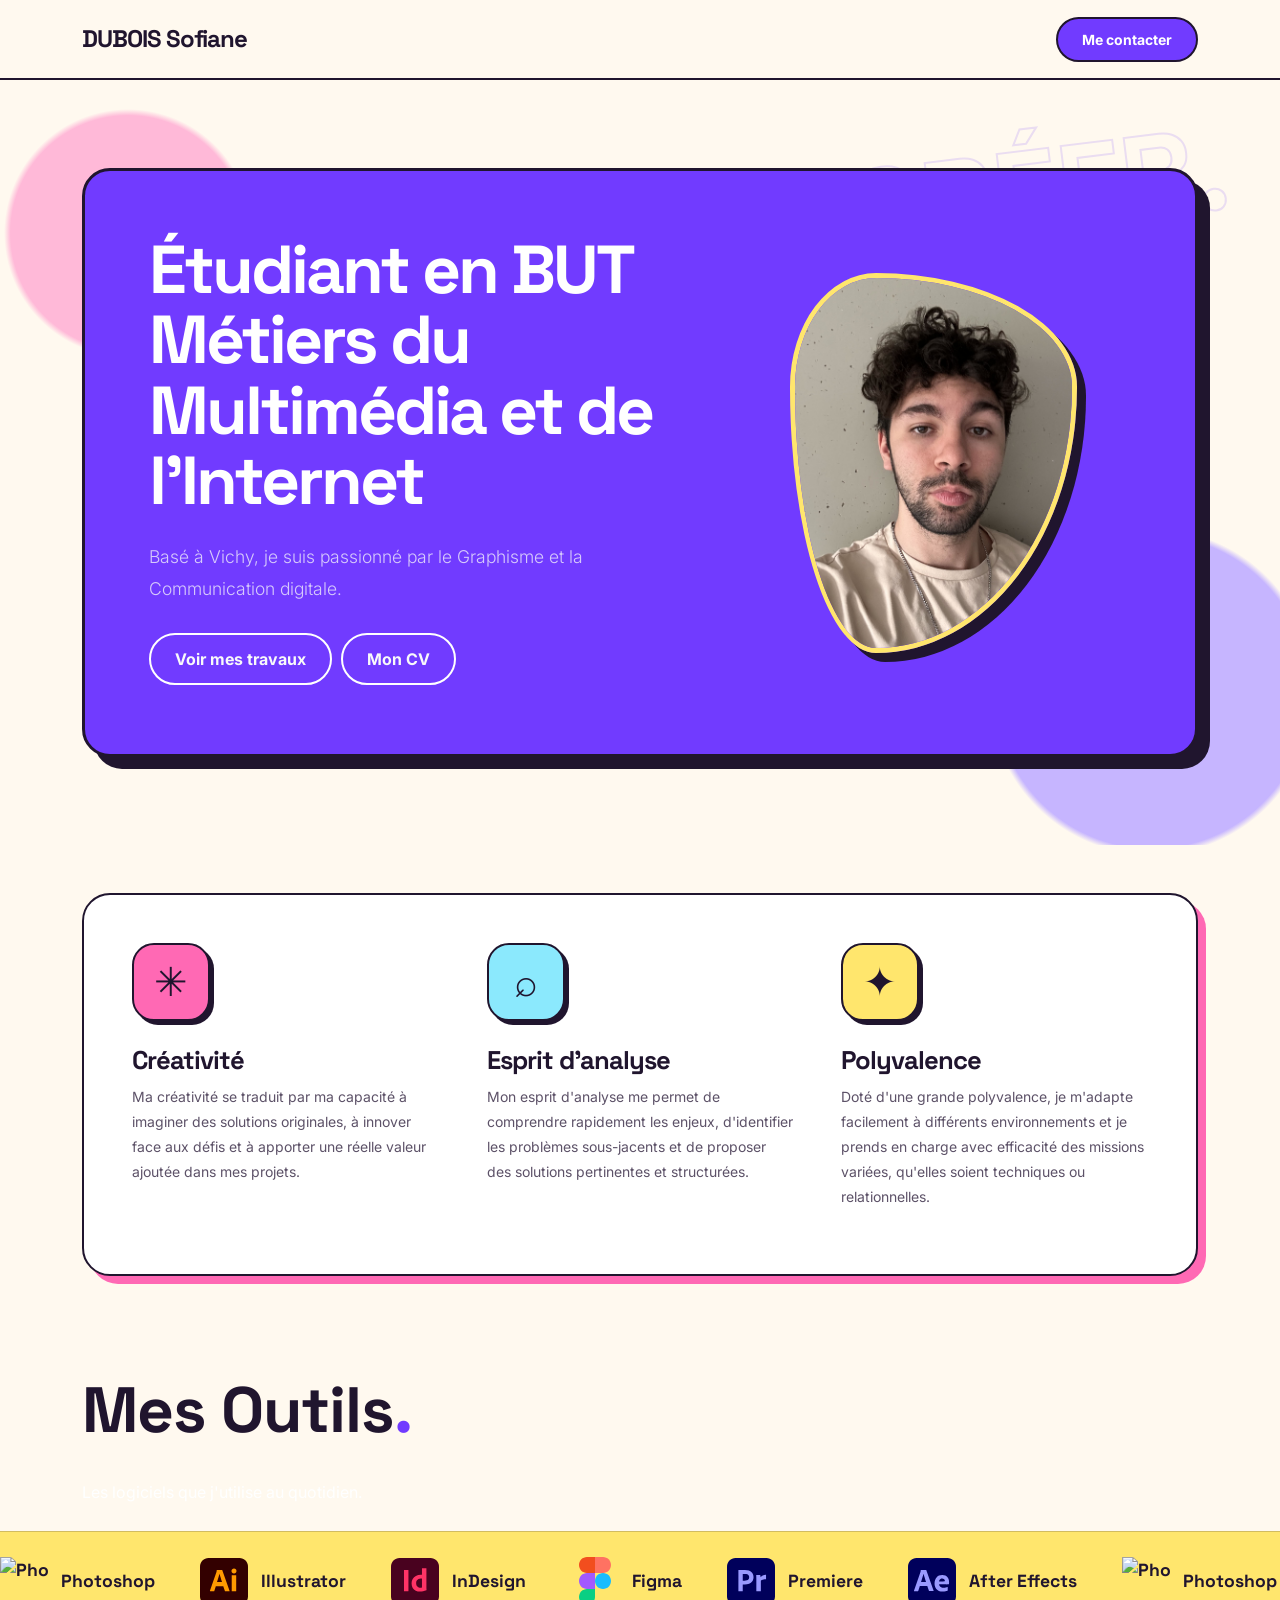
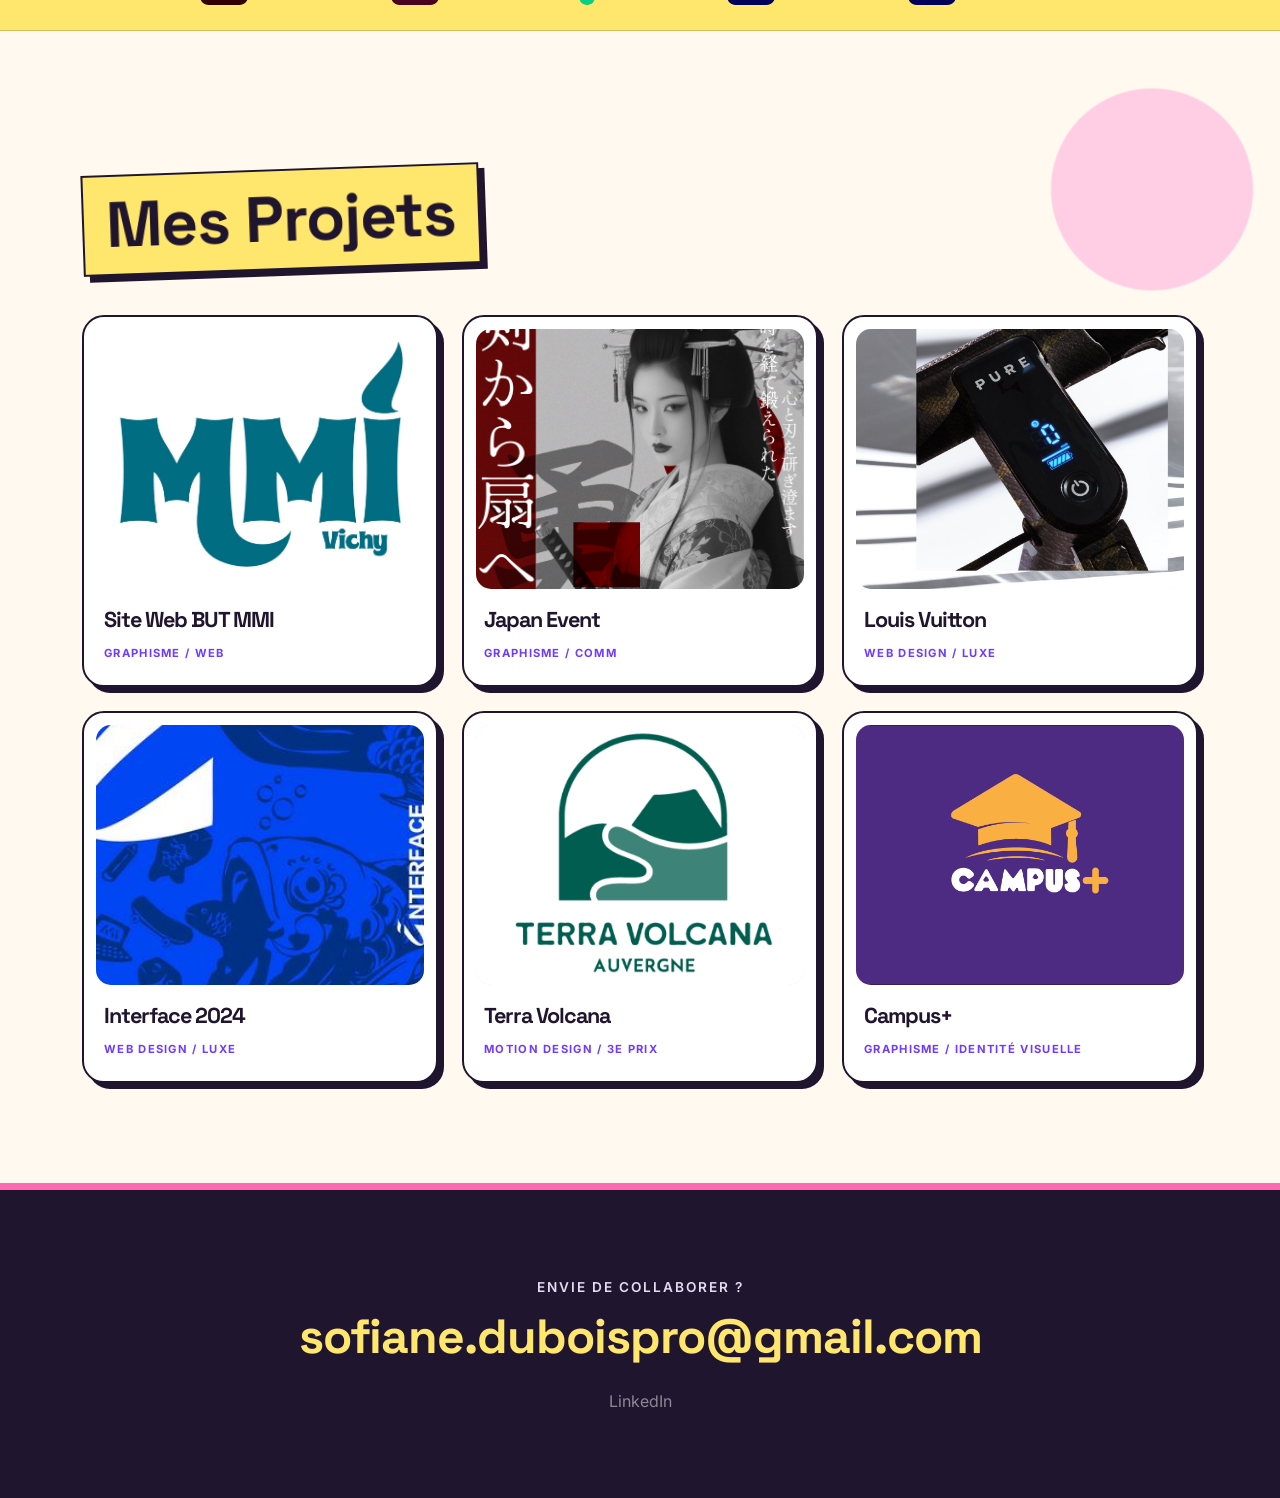
==== commit eb90d75b: "up6" ====
--- a/index.html
+++ b/index.html
@@ -177,7 +177,7 @@
     <a href="projetCampusPlus.html" class="text-decoration-none text-white">
         <div class="portfolio-item">
             <div class="img-wrapper mb-3">
-                <img src="img/CampusPlus.png" alt="Identité graphique Campus+">
+                <img src="img/cultureArtistique/DifferentsLogo.png" alt="Identité graphique Campus+">
             </div>
             <h5 class="fw-bold">Campus+</h5>
             <p class="small text-uppercase text-white">
